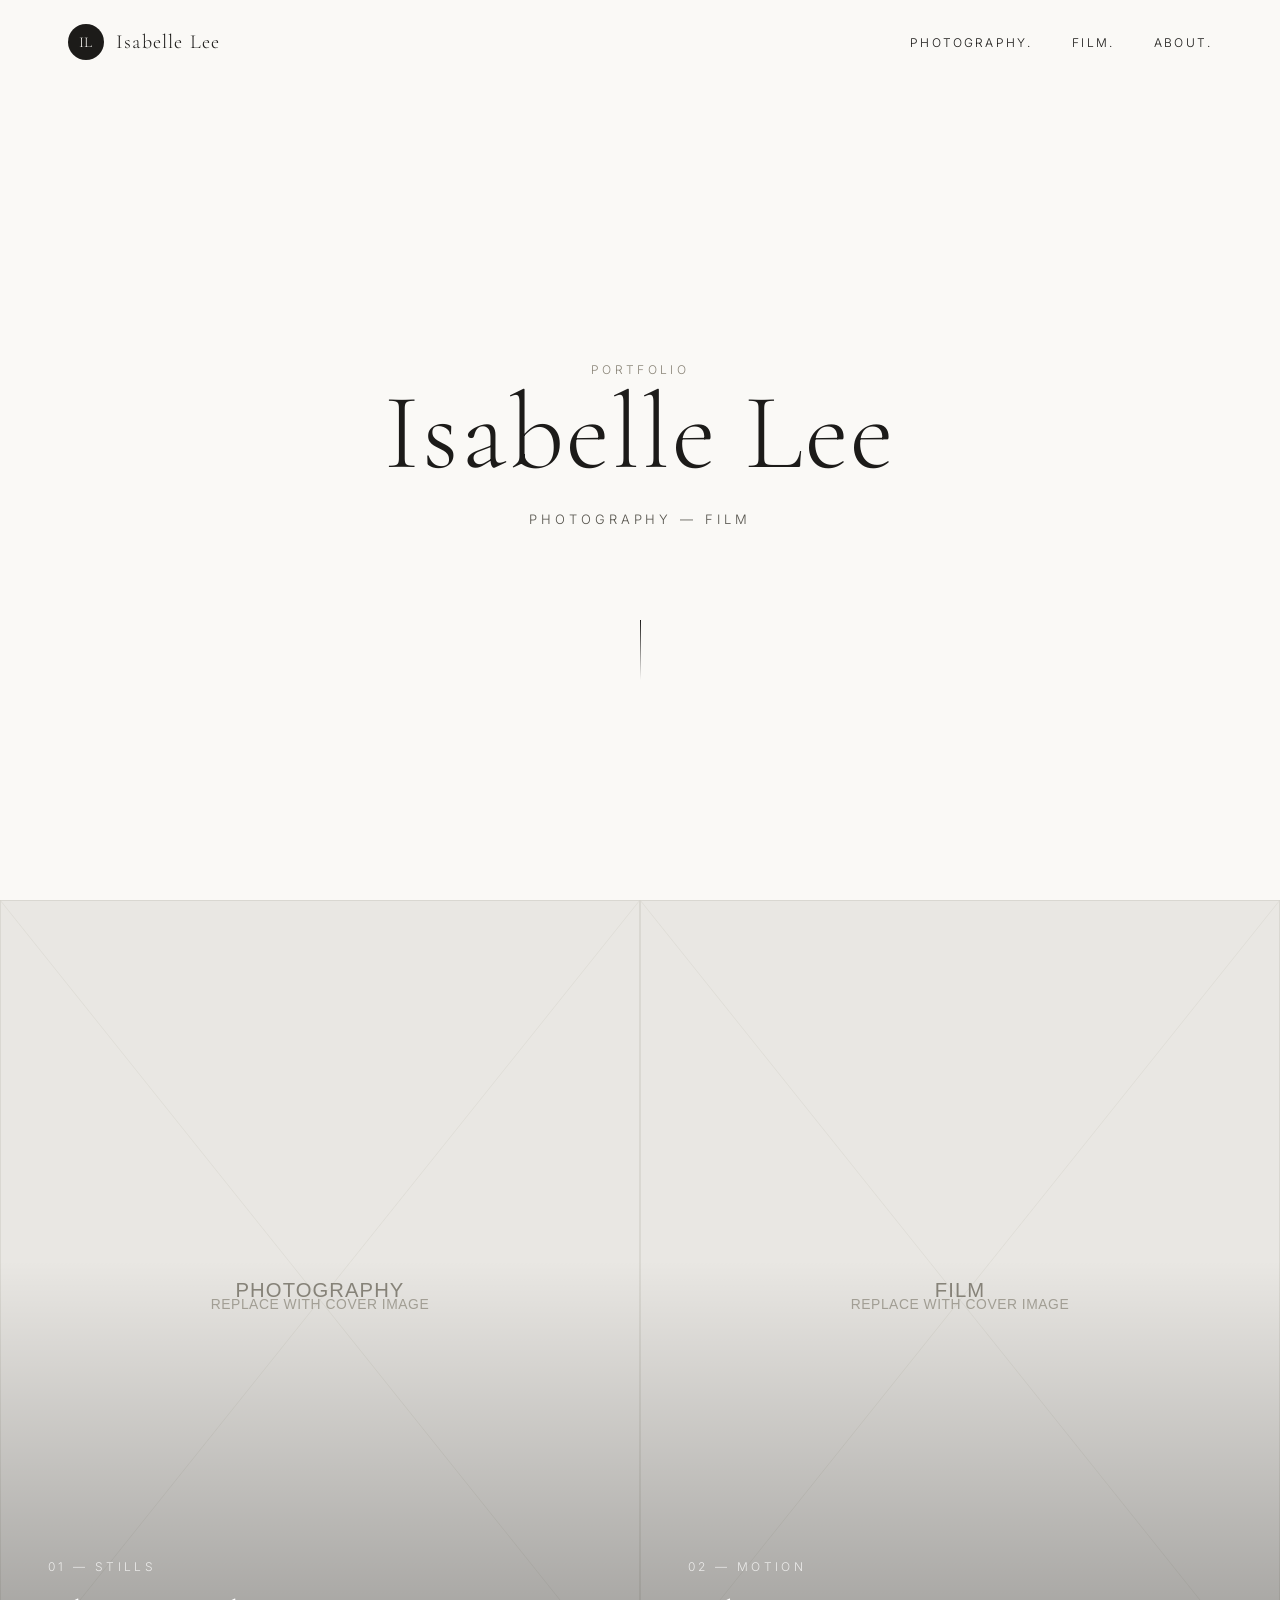
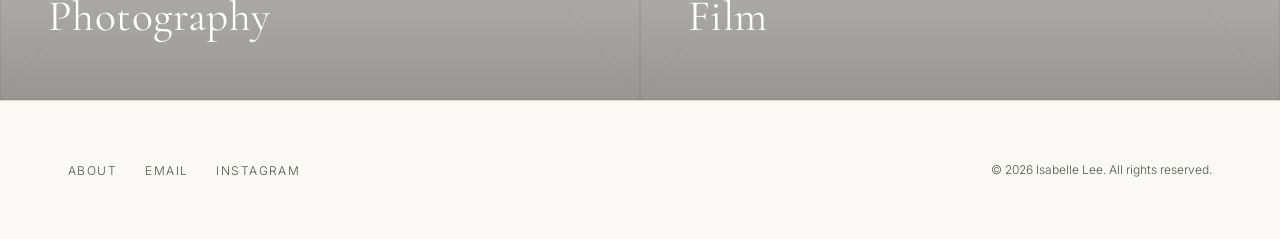
==== index.html @ 59cebc4c "Add real About bio text and align branding with Isabelle's actual site Replace the placeholder About" ====
<!DOCTYPE html>
<html lang="en">
<head>
  <meta charset="UTF-8">
  <meta name="viewport" content="width=device-width, initial-scale=1.0">
  <title>Isabelle Lee — Photography &amp; Film</title>
  <meta name="description" content="Portfolio of Isabelle Lee — photography and film.">
  <link rel="stylesheet" href="css/style.css">
</head>
<body>

  <header class="site-header">
    <div class="nav-inner">
      <a href="index.html" class="brand"><span class="brand-mark">IL</span> Isabelle Lee</a>
      <button class="nav-toggle" aria-label="Toggle menu">
        <span></span><span></span><span></span>
      </button>
      <ul class="nav-links">
        <li><a href="photography.html">photography.</a></li>
        <li><a href="film.html">film.</a></li>
        <li><a href="about.html">about.</a></li>
      </ul>
    </div>
  </header>

  <main>
    <section class="hero" style="padding-bottom: 0;">
      <p class="eyebrow">Portfolio</p>
      <h1 class="hero-name">Isabelle Lee</h1>
      <p class="hero-tagline">Photography — Film</p>
      <div class="hero-scroll"></div>
    </section>

    <section style="padding: 0;">
      <div class="category-split">
        <a href="photography.html" class="category-panel">
          <img src="images/home/photo-cover.svg" alt="Photography cover">
          <div class="category-panel-overlay">
            <div class="category-panel-label">
              <p class="eyebrow">01 — Stills</p>
              <h2>Photography</h2>
            </div>
          </div>
        </a>
        <a href="film.html" class="category-panel">
          <img src="images/home/film-cover.svg" alt="Film cover">
          <div class="category-panel-overlay">
            <div class="category-panel-label">
              <p class="eyebrow">02 — Motion</p>
              <h2>Film</h2>
            </div>
          </div>
        </a>
      </div>
    </section>
  </main>

  <footer class="site-footer">
    <div class="container footer-inner">
      <ul class="footer-links">
        <li><a href="about.html">About</a></li>
        <li><a href="mailto:hello@isabellelee.com">Email</a></li>
        <li><a href="#">Instagram</a></li>
      </ul>
      <p class="footer-copy">&copy; 2026 Isabelle Lee. All rights reserved.</p>
    </div>
  </footer>

  <script src="js/script.js"></script>
</body>
</html>
---- css/style.css ----
/* ============================================================
   Isabelle Lee — Portfolio
   Minimalist, professional styling
   ============================================================ */

@import url('https://fonts.googleapis.com/css2?family=Cormorant+Garamond:wght@300;400;500;600&family=Inter:wght@300;400;500&display=swap');

:root {
  --bg: #faf9f6;
  --bg-alt: #f2f0ea;
  --ink: #1c1b19;
  --ink-soft: #55534c;
  --line: #ddd9d0;
  --accent: #8a8578;
  --max-width: 1240px;
  --nav-height: 84px;
  --ease: cubic-bezier(0.4, 0, 0.2, 1);
}

* {
  margin: 0;
  padding: 0;
  box-sizing: border-box;
}

html {
  scroll-behavior: smooth;
}

body {
  background: var(--bg);
  color: var(--ink);
  font-family: 'Inter', -apple-system, BlinkMacSystemFont, sans-serif;
  font-weight: 300;
  line-height: 1.6;
  -webkit-font-smoothing: antialiased;
  overflow-x: hidden;
}

img {
  max-width: 100%;
  display: block;
}

a {
  color: inherit;
  text-decoration: none;
}

.container {
  max-width: var(--max-width);
  margin: 0 auto;
  padding: 0 48px;
}

h1, h2, h3, h4 {
  font-family: 'Cormorant Garamond', Georgia, serif;
  font-weight: 400;
  letter-spacing: 0.01em;
}

.eyebrow {
  font-family: 'Inter', sans-serif;
  font-size: 12px;
  letter-spacing: 0.28em;
  text-transform: uppercase;
  color: var(--accent);
}

/* ---------------- Navigation ---------------- */

.site-header {
  position: fixed;
  top: 0;
  left: 0;
  right: 0;
  height: var(--nav-height);
  display: flex;
  align-items: center;
  z-index: 100;
  transition: background-color 0.4s var(--ease), border-color 0.4s var(--ease);
  border-bottom: 1px solid transparent;
}

.site-header.is-solid {
  background: rgba(250, 249, 246, 0.92);
  backdrop-filter: blur(8px);
  border-bottom: 1px solid var(--line);
}

.nav-inner {
  width: 100%;
  max-width: var(--max-width);
  margin: 0 auto;
  padding: 0 48px;
  display: flex;
  align-items: center;
  justify-content: space-between;
}

.brand {
  display: flex;
  align-items: center;
  gap: 12px;
  font-family: 'Cormorant Garamond', serif;
  font-size: 20px;
  letter-spacing: 0.06em;
}

.brand-mark {
  width: 36px;
  height: 36px;
  border-radius: 50%;
  background: var(--ink);
  color: var(--bg);
  display: flex;
  align-items: center;
  justify-content: center;
  font-family: 'Cormorant Garamond', serif;
  font-size: 15px;
  letter-spacing: 0.02em;
  flex-shrink: 0;
}

.nav-links {
  display: flex;
  gap: 40px;
  list-style: none;
}

.nav-links a {
  font-size: 12px;
  letter-spacing: 0.18em;
  text-transform: uppercase;
  position: relative;
  padding-bottom: 4px;
}

.nav-links a::after {
  content: '';
  position: absolute;
  left: 0;
  bottom: 0;
  width: 0;
  height: 1px;
  background: var(--ink);
  transition: width 0.3s var(--ease);
}

.nav-links a:hover::after,
.nav-links a.active::after {
  width: 100%;
}

.nav-toggle {
  display: none;
  flex-direction: column;
  gap: 5px;
  background: none;
  border: none;
  cursor: pointer;
  padding: 8px;
}

.nav-toggle span {
  width: 22px;
  height: 1px;
  background: var(--ink);
  display: block;
}

/* ---------------- Hero ---------------- */

.hero {
  min-height: 100vh;
  display: flex;
  flex-direction: column;
  align-items: center;
  justify-content: center;
  text-align: center;
  padding: 140px 24px 80px;
}

.hero-name {
  font-size: clamp(48px, 9vw, 108px);
  line-height: 1;
  font-weight: 300;
  letter-spacing: 0.02em;
}

.hero-tagline {
  margin-top: 22px;
  font-size: 13px;
  letter-spacing: 0.3em;
  text-transform: uppercase;
  color: var(--ink-soft);
}

.hero-scroll {
  margin-top: 90px;
  width: 1px;
  height: 60px;
  background: linear-gradient(var(--ink), transparent);
  animation: scrollPulse 2.2s ease-in-out infinite;
}

@keyframes scrollPulse {
  0%, 100% { opacity: 0.2; }
  50% { opacity: 0.9; }
}

/* ---------------- Category split (home) ---------------- */

.category-split {
  display: grid;
  grid-template-columns: 1fr 1fr;
}

.category-panel {
  position: relative;
  aspect-ratio: 4 / 5;
  overflow: hidden;
  display: block;
}

.category-panel img {
  width: 100%;
  height: 100%;
  object-fit: cover;
  transition: transform 0.8s var(--ease), filter 0.8s var(--ease);
  filter: grayscale(20%);
}

.category-panel:hover img {
  transform: scale(1.04);
  filter: grayscale(0%);
}

.category-panel-overlay {
  position: absolute;
  inset: 0;
  display: flex;
  align-items: flex-end;
  padding: 48px;
  background: linear-gradient(to top, rgba(0,0,0,0.35), transparent 55%);
}

.category-panel-label {
  color: #fff;
}

.category-panel-label .eyebrow {
  color: rgba(255,255,255,0.75);
}

.category-panel-label h2 {
  font-size: clamp(28px, 3.4vw, 44px);
  margin-top: 6px;
}

/* ---------------- Section shell ---------------- */

.page-hero {
  padding: 160px 0 64px;
  border-bottom: 1px solid var(--line);
}

.page-hero h1 {
  font-size: clamp(40px, 6vw, 68px);
  margin-top: 10px;
}

.page-hero p {
  margin-top: 20px;
  max-width: 560px;
  color: var(--ink-soft);
  font-size: 16px;
}

section {
  padding: 96px 0;
}

/* ---------------- Photography grid ---------------- */

.grid {
  display: grid;
  grid-template-columns: repeat(3, 1fr);
  gap: 4px;
}

.grid-item {
  position: relative;
  overflow: hidden;
  aspect-ratio: 4 / 5;
  cursor: pointer;
  background: var(--bg-alt);
}

.grid-item img {
  width: 100%;
  height: 100%;
  object-fit: cover;
  transition: transform 0.6s var(--ease);
}

.grid-item:hover img {
  transform: scale(1.05);
}

.grid-item-caption {
  position: absolute;
  left: 0;
  right: 0;
  bottom: 0;
  padding: 18px;
  color: #fff;
  font-size: 12px;
  letter-spacing: 0.14em;
  text-transform: uppercase;
  background: linear-gradient(to top, rgba(0,0,0,0.5), transparent);
  opacity: 0;
  transition: opacity 0.3s var(--ease);
}

.grid-item:hover .grid-item-caption {
  opacity: 1;
}

/* fade-in on scroll */
.reveal {
  opacity: 0;
  transform: translateY(24px);
  transition: opacity 0.7s var(--ease), transform 0.7s var(--ease);
}

.reveal.is-visible {
  opacity: 1;
  transform: translateY(0);
}

/* ---------------- Lightbox ---------------- */

.lightbox {
  position: fixed;
  inset: 0;
  background: rgba(20, 19, 17, 0.96);
  display: flex;
  align-items: center;
  justify-content: center;
  padding: 40px;
  z-index: 1000;
  opacity: 0;
  pointer-events: none;
  transition: opacity 0.35s var(--ease);
}

.lightbox.is-open {
  opacity: 1;
  pointer-events: auto;
}

.lightbox img {
  max-width: 100%;
  max-height: 82vh;
  width: auto;
  margin: 0 auto;
}

.lightbox-caption {
  color: #eae7e0;
  text-align: center;
  margin-top: 18px;
  font-size: 12px;
  letter-spacing: 0.16em;
  text-transform: uppercase;
}

.lightbox-close {
  position: absolute;
  top: 32px;
  right: 40px;
  background: none;
  border: none;
  color: #eae7e0;
  font-size: 14px;
  letter-spacing: 0.2em;
  text-transform: uppercase;
  cursor: pointer;
}

.lightbox-nav {
  position: absolute;
  top: 50%;
  transform: translateY(-50%);
  background: none;
  border: none;
  color: #eae7e0;
  font-size: 28px;
  cursor: pointer;
  padding: 12px 18px;
}

.lightbox-prev { left: 12px; }
.lightbox-next { right: 12px; }

/* ---------------- Film list ---------------- */

.film-list {
  display: flex;
  flex-direction: column;
}

.film-entry {
  display: grid;
  grid-template-columns: 1fr 1fr;
  gap: 56px;
  align-items: center;
  padding: 56px 0;
  border-bottom: 1px solid var(--line);
}

.film-entry:first-child {
  padding-top: 0;
}

.film-entry:nth-child(even) .film-media {
  order: 2;
}

.film-media {
  overflow: hidden;
  aspect-ratio: 16 / 9;
  background: var(--bg-alt);
  position: relative;
}

.film-media img {
  width: 100%;
  height: 100%;
  object-fit: cover;
  transition: transform 0.7s var(--ease);
}

.film-entry:hover .film-media img {
  transform: scale(1.03);
}

.film-play {
  position: absolute;
  inset: 0;
  display: flex;
  align-items: center;
  justify-content: center;
}

.film-play span {
  width: 56px;
  height: 56px;
  border: 1px solid #fff;
  border-radius: 50%;
  display: flex;
  align-items: center;
  justify-content: center;
  color: #fff;
  font-size: 12px;
  letter-spacing: 0.1em;
}

.film-meta .eyebrow {
  margin-bottom: 14px;
  display: block;
}

.film-meta h3 {
  font-size: 30px;
  margin-bottom: 14px;
}

.film-meta p {
  color: var(--ink-soft);
  font-size: 15px;
  max-width: 440px;
}

.film-meta .film-tags {
  margin-top: 18px;
  display: flex;
  gap: 10px;
  flex-wrap: wrap;
}

.film-meta .film-tags span {
  font-size: 11px;
  letter-spacing: 0.08em;
  text-transform: uppercase;
  color: var(--ink-soft);
  border: 1px solid var(--line);
  padding: 5px 12px;
}

/* ---------------- About ---------------- */

.about-layout {
  display: grid;
  grid-template-columns: 0.85fr 1.15fr;
  gap: 80px;
  align-items: start;
}

.about-portrait {
  position: sticky;
  top: 140px;
  overflow: hidden;
}

.about-portrait img {
  filter: grayscale(15%);
}

.about-copy p {
  margin-bottom: 22px;
  color: var(--ink-soft);
  font-size: 17px;
  max-width: 580px;
}

.about-copy p:first-of-type {
  color: var(--ink);
  font-size: 19px;
  font-family: 'Cormorant Garamond', serif;
  font-weight: 400;
}

.about-info {
  margin-top: 48px;
  padding-top: 32px;
  border-top: 1px solid var(--line);
  display: grid;
  grid-template-columns: repeat(2, minmax(0, 220px));
  gap: 24px;
}

.about-info h4 {
  font-family: 'Inter', sans-serif;
  font-size: 11px;
  letter-spacing: 0.16em;
  text-transform: uppercase;
  color: var(--accent);
  margin-bottom: 8px;
  font-weight: 400;
}

.about-info p {
  font-size: 14px;
  color: var(--ink-soft);
  margin: 0;
}

.placeholder-note {
  display: inline-block;
  margin-top: 28px;
  font-size: 11px;
  letter-spacing: 0.08em;
  text-transform: uppercase;
  color: #b08a4e;
  background: #f7edda;
  border: 1px solid #ecd9b8;
  padding: 8px 14px;
}

/* ---------------- Footer ---------------- */

.site-footer {
  border-top: 1px solid var(--line);
  padding: 56px 0;
}

.footer-inner {
  display: flex;
  justify-content: space-between;
  align-items: center;
  flex-wrap: wrap;
  gap: 20px;
}

.footer-links {
  display: flex;
  gap: 28px;
  list-style: none;
}

.footer-links a {
  font-size: 12px;
  letter-spacing: 0.12em;
  text-transform: uppercase;
  color: var(--ink-soft);
}

.footer-links a:hover {
  color: var(--ink);
}

.footer-copy {
  font-size: 12px;
  color: var(--ink-soft);
}

/* ---------------- Responsive ---------------- */

@media (max-width: 900px) {
  .container { padding: 0 28px; }
  .nav-inner { padding: 0 28px; }

  .nav-links {
    position: fixed;
    top: var(--nav-height);
    left: 0;
    right: 0;
    background: var(--bg);
    flex-direction: column;
    gap: 0;
    border-bottom: 1px solid var(--line);
    max-height: 0;
    overflow: hidden;
    transition: max-height 0.35s var(--ease);
  }

  .nav-links.is-open {
    max-height: 320px;
  }

  .nav-links a {
    display: block;
    padding: 18px 28px;
    border-top: 1px solid var(--line);
  }

  .nav-toggle {
    display: flex;
  }

  .category-split {
    grid-template-columns: 1fr;
  }

  .grid {
    grid-template-columns: repeat(2, 1fr);
  }

  .film-entry {
    grid-template-columns: 1fr;
    gap: 28px;
  }

  .film-entry:nth-child(even) .film-media {
    order: 0;
  }

  .about-layout {
    grid-template-columns: 1fr;
  }

  .about-portrait {
    position: static;
    max-width: 320px;
  }
}

@media (max-width: 560px) {
  .grid {
    grid-template-columns: repeat(2, 1fr);
    gap: 3px;
  }
  .hero { padding-top: 120px; }
}
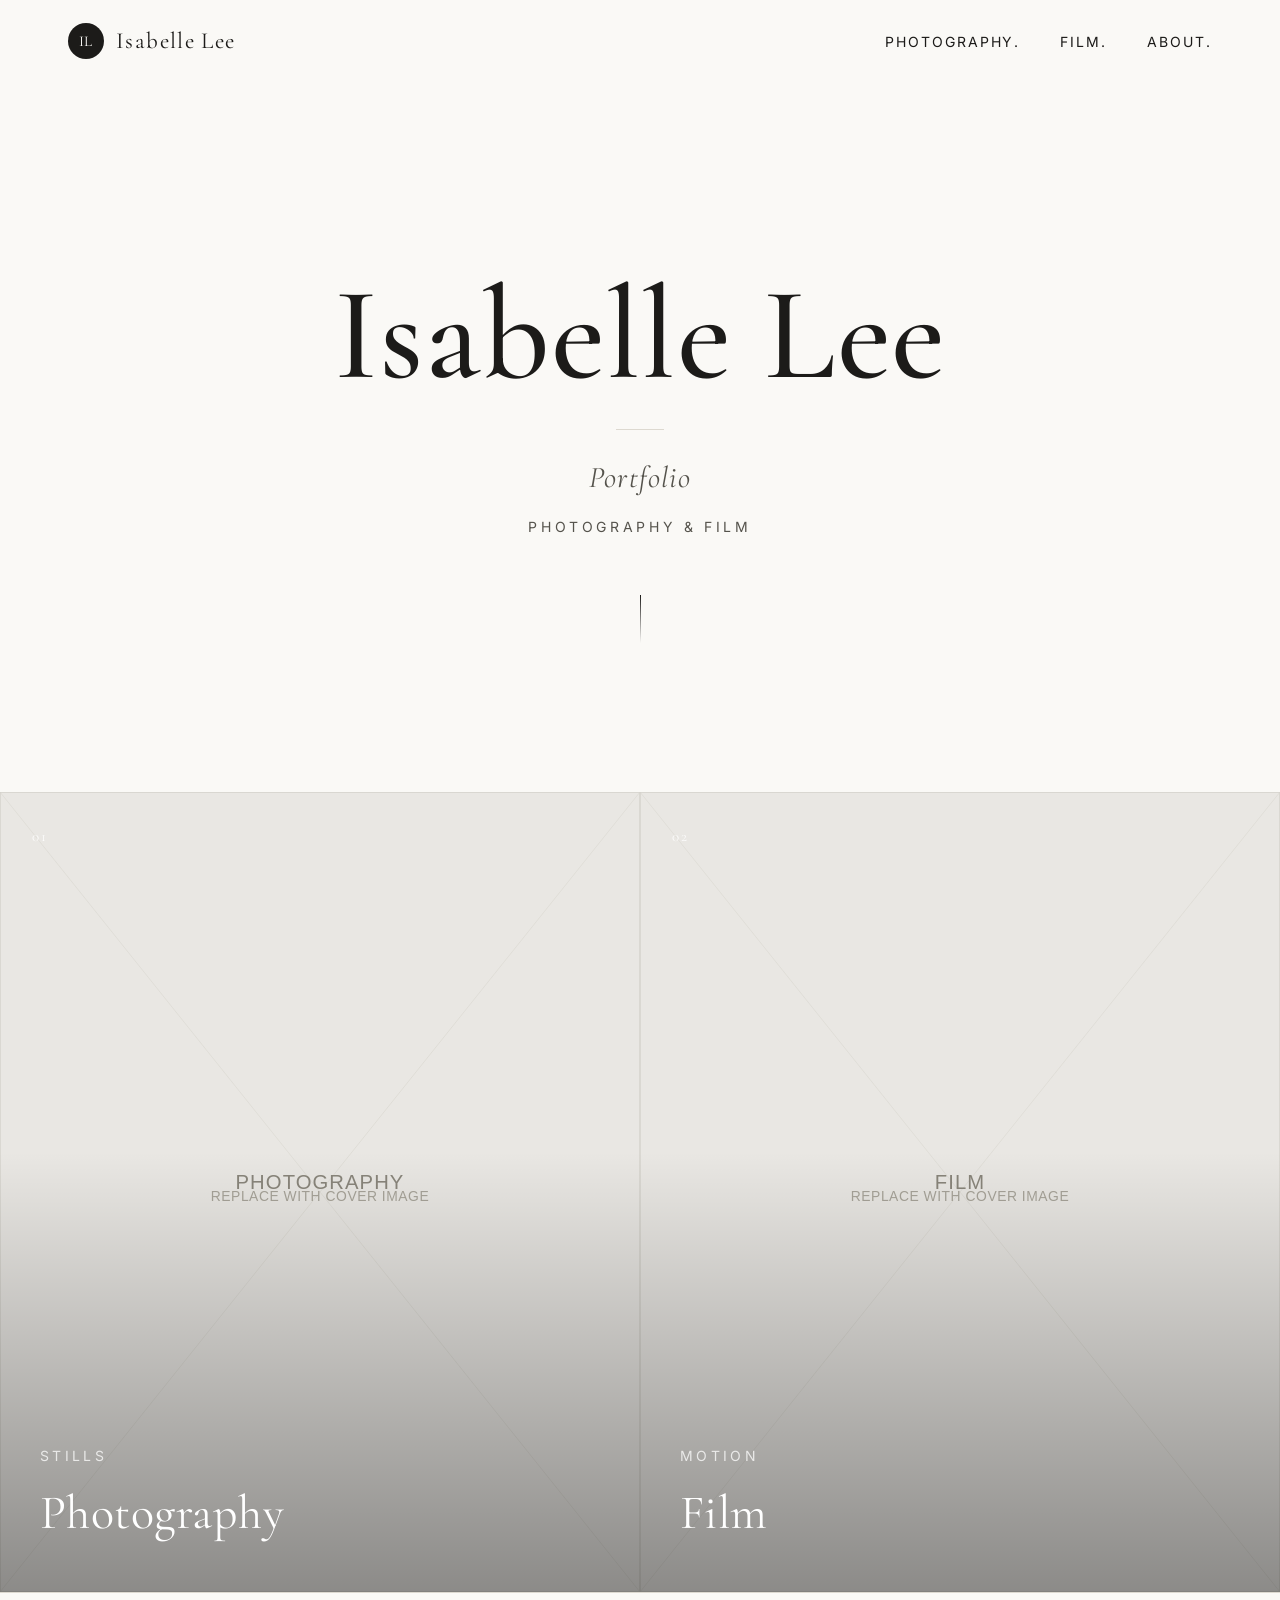
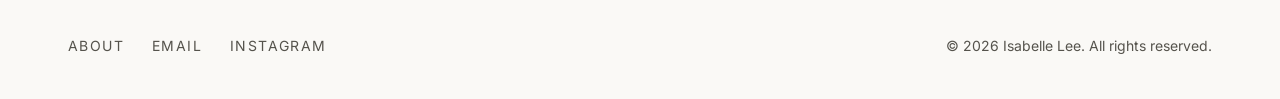
==== commit 8c5c61af: "Tighten spacing, enlarge small text, and redesign homepage hero Reduce excess whitespace across sect" ====
--- a/index.html
+++ b/index.html
@@ -25,9 +25,10 @@
 
   <main>
     <section class="hero" style="padding-bottom: 0;">
-      <p class="eyebrow">Portfolio</p>
       <h1 class="hero-name">Isabelle Lee</h1>
-      <p class="hero-tagline">Photography — Film</p>
+      <div class="hero-divider"></div>
+      <p class="hero-subtitle">Portfolio</p>
+      <p class="hero-tagline">Photography &amp; Film</p>
       <div class="hero-scroll"></div>
     </section>
 
@@ -35,18 +36,20 @@
       <div class="category-split">
         <a href="photography.html" class="category-panel">
           <img src="images/home/photo-cover.svg" alt="Photography cover">
+          <span class="category-panel-number">01</span>
           <div class="category-panel-overlay">
             <div class="category-panel-label">
-              <p class="eyebrow">01 — Stills</p>
+              <p class="eyebrow">Stills</p>
               <h2>Photography</h2>
             </div>
           </div>
         </a>
         <a href="film.html" class="category-panel">
           <img src="images/home/film-cover.svg" alt="Film cover">
+          <span class="category-panel-number">02</span>
           <div class="category-panel-overlay">
             <div class="category-panel-label">
-              <p class="eyebrow">02 — Motion</p>
+              <p class="eyebrow">Motion</p>
               <h2>Film</h2>
             </div>
           </div>
--- a/css/style.css
+++ b/css/style.css
@@ -31,7 +31,8 @@
   background: var(--bg);
   color: var(--ink);
   font-family: 'Inter', -apple-system, BlinkMacSystemFont, sans-serif;
-  font-weight: 300;
+  font-weight: 400;
+  font-size: 16px;
   line-height: 1.6;
   -webkit-font-smoothing: antialiased;
   overflow-x: hidden;
@@ -61,8 +62,8 @@
 
 .eyebrow {
   font-family: 'Inter', sans-serif;
-  font-size: 12px;
-  letter-spacing: 0.28em;
+  font-size: 14px;
+  letter-spacing: 0.24em;
   text-transform: uppercase;
   color: var(--accent);
 }
@@ -103,7 +104,7 @@
   align-items: center;
   gap: 12px;
   font-family: 'Cormorant Garamond', serif;
-  font-size: 20px;
+  font-size: 23px;
   letter-spacing: 0.06em;
 }
 
@@ -129,8 +130,8 @@
 }
 
 .nav-links a {
-  font-size: 12px;
-  letter-spacing: 0.18em;
+  font-size: 14px;
+  letter-spacing: 0.14em;
   text-transform: uppercase;
   position: relative;
   padding-bottom: 4px;
@@ -172,34 +173,50 @@
 /* ---------------- Hero ---------------- */
 
 .hero {
-  min-height: 100vh;
+  min-height: 88vh;
   display: flex;
   flex-direction: column;
   align-items: center;
   justify-content: center;
   text-align: center;
-  padding: 140px 24px 80px;
+  padding: 120px 24px 64px;
 }
 
 .hero-name {
-  font-size: clamp(48px, 9vw, 108px);
+  font-size: clamp(56px, 11vw, 132px);
   line-height: 1;
-  font-weight: 300;
-  letter-spacing: 0.02em;
+  font-weight: 500;
+  letter-spacing: 0.01em;
+}
+
+.hero-divider {
+  width: 48px;
+  height: 1px;
+  background: var(--line);
+  margin: 28px auto 24px;
+}
+
+.hero-subtitle {
+  font-family: 'Cormorant Garamond', serif;
+  font-size: clamp(22px, 3vw, 30px);
+  font-style: italic;
+  font-weight: 400;
+  letter-spacing: 0.04em;
+  color: var(--ink-soft);
 }
 
 .hero-tagline {
-  margin-top: 22px;
-  font-size: 13px;
-  letter-spacing: 0.3em;
+  margin-top: 14px;
+  font-size: 14px;
+  letter-spacing: 0.26em;
   text-transform: uppercase;
   color: var(--ink-soft);
 }
 
 .hero-scroll {
-  margin-top: 90px;
+  margin-top: 56px;
   width: 1px;
-  height: 60px;
+  height: 48px;
   background: linear-gradient(var(--ink), transparent);
   animation: scrollPulse 2.2s ease-in-out infinite;
 }
@@ -236,13 +253,23 @@
   filter: grayscale(0%);
 }
 
+.category-panel-number {
+  position: absolute;
+  top: 32px;
+  left: 32px;
+  color: rgba(255,255,255,0.85);
+  font-family: 'Cormorant Garamond', serif;
+  font-size: 15px;
+  letter-spacing: 0.1em;
+}
+
 .category-panel-overlay {
   position: absolute;
   inset: 0;
   display: flex;
   align-items: flex-end;
-  padding: 48px;
-  background: linear-gradient(to top, rgba(0,0,0,0.35), transparent 55%);
+  padding: 40px;
+  background: linear-gradient(to top, rgba(0,0,0,0.4), transparent 55%);
 }
 
 .category-panel-label {
@@ -254,31 +281,31 @@
 }
 
 .category-panel-label h2 {
-  font-size: clamp(28px, 3.4vw, 44px);
-  margin-top: 6px;
+  font-size: clamp(32px, 3.8vw, 48px);
+  margin-top: 8px;
 }
 
 /* ---------------- Section shell ---------------- */
 
 .page-hero {
-  padding: 160px 0 64px;
+  padding: 132px 0 48px;
   border-bottom: 1px solid var(--line);
 }
 
 .page-hero h1 {
-  font-size: clamp(40px, 6vw, 68px);
+  font-size: clamp(44px, 6.4vw, 72px);
   margin-top: 10px;
 }
 
 .page-hero p {
-  margin-top: 20px;
+  margin-top: 18px;
   max-width: 560px;
   color: var(--ink-soft);
-  font-size: 16px;
+  font-size: 17px;
 }
 
 section {
-  padding: 96px 0;
+  padding: 64px 0;
 }
 
 /* ---------------- Photography grid ---------------- */
@@ -315,10 +342,10 @@
   bottom: 0;
   padding: 18px;
   color: #fff;
-  font-size: 12px;
-  letter-spacing: 0.14em;
-  text-transform: uppercase;
-  background: linear-gradient(to top, rgba(0,0,0,0.5), transparent);
+  font-size: 14px;
+  letter-spacing: 0.1em;
+  text-transform: uppercase;
+  background: linear-gradient(to top, rgba(0,0,0,0.55), transparent);
   opacity: 0;
   transition: opacity 0.3s var(--ease);
 }
@@ -371,8 +398,8 @@
   color: #eae7e0;
   text-align: center;
   margin-top: 18px;
-  font-size: 12px;
-  letter-spacing: 0.16em;
+  font-size: 14px;
+  letter-spacing: 0.12em;
   text-transform: uppercase;
 }
 
@@ -383,8 +410,8 @@
   background: none;
   border: none;
   color: #eae7e0;
-  font-size: 14px;
-  letter-spacing: 0.2em;
+  font-size: 15px;
+  letter-spacing: 0.16em;
   text-transform: uppercase;
   cursor: pointer;
 }
@@ -414,9 +441,9 @@
 .film-entry {
   display: grid;
   grid-template-columns: 1fr 1fr;
-  gap: 56px;
-  align-items: center;
-  padding: 56px 0;
+  gap: 48px;
+  align-items: center;
+  padding: 40px 0;
   border-bottom: 1px solid var(--line);
 }
 
@@ -473,13 +500,13 @@
 }
 
 .film-meta h3 {
-  font-size: 30px;
+  font-size: 32px;
   margin-bottom: 14px;
 }
 
 .film-meta p {
   color: var(--ink-soft);
-  font-size: 15px;
+  font-size: 16px;
   max-width: 440px;
 }
 
@@ -491,8 +518,8 @@
 }
 
 .film-meta .film-tags span {
-  font-size: 11px;
-  letter-spacing: 0.08em;
+  font-size: 13px;
+  letter-spacing: 0.06em;
   text-transform: uppercase;
   color: var(--ink-soft);
   border: 1px solid var(--line);
@@ -504,13 +531,13 @@
 .about-layout {
   display: grid;
   grid-template-columns: 0.85fr 1.15fr;
-  gap: 80px;
+  gap: 64px;
   align-items: start;
 }
 
 .about-portrait {
   position: sticky;
-  top: 140px;
+  top: 120px;
   overflow: hidden;
 }
 
@@ -519,22 +546,22 @@
 }
 
 .about-copy p {
-  margin-bottom: 22px;
-  color: var(--ink-soft);
-  font-size: 17px;
+  margin-bottom: 20px;
+  color: var(--ink-soft);
+  font-size: 18px;
   max-width: 580px;
 }
 
 .about-copy p:first-of-type {
   color: var(--ink);
-  font-size: 19px;
+  font-size: 21px;
   font-family: 'Cormorant Garamond', serif;
   font-weight: 400;
 }
 
 .about-info {
-  margin-top: 48px;
-  padding-top: 32px;
+  margin-top: 36px;
+  padding-top: 28px;
   border-top: 1px solid var(--line);
   display: grid;
   grid-template-columns: repeat(2, minmax(0, 220px));
@@ -543,25 +570,25 @@
 
 .about-info h4 {
   font-family: 'Inter', sans-serif;
-  font-size: 11px;
-  letter-spacing: 0.16em;
+  font-size: 13px;
+  letter-spacing: 0.14em;
   text-transform: uppercase;
   color: var(--accent);
   margin-bottom: 8px;
-  font-weight: 400;
+  font-weight: 500;
 }
 
 .about-info p {
-  font-size: 14px;
+  font-size: 15px;
   color: var(--ink-soft);
   margin: 0;
 }
 
 .placeholder-note {
   display: inline-block;
-  margin-top: 28px;
-  font-size: 11px;
-  letter-spacing: 0.08em;
+  margin-top: 24px;
+  font-size: 13px;
+  letter-spacing: 0.06em;
   text-transform: uppercase;
   color: #b08a4e;
   background: #f7edda;
@@ -573,7 +600,7 @@
 
 .site-footer {
   border-top: 1px solid var(--line);
-  padding: 56px 0;
+  padding: 40px 0;
 }
 
 .footer-inner {
@@ -591,8 +618,8 @@
 }
 
 .footer-links a {
-  font-size: 12px;
-  letter-spacing: 0.12em;
+  font-size: 14px;
+  letter-spacing: 0.1em;
   text-transform: uppercase;
   color: var(--ink-soft);
 }
@@ -602,7 +629,7 @@
 }
 
 .footer-copy {
-  font-size: 12px;
+  font-size: 14px;
   color: var(--ink-soft);
 }
 
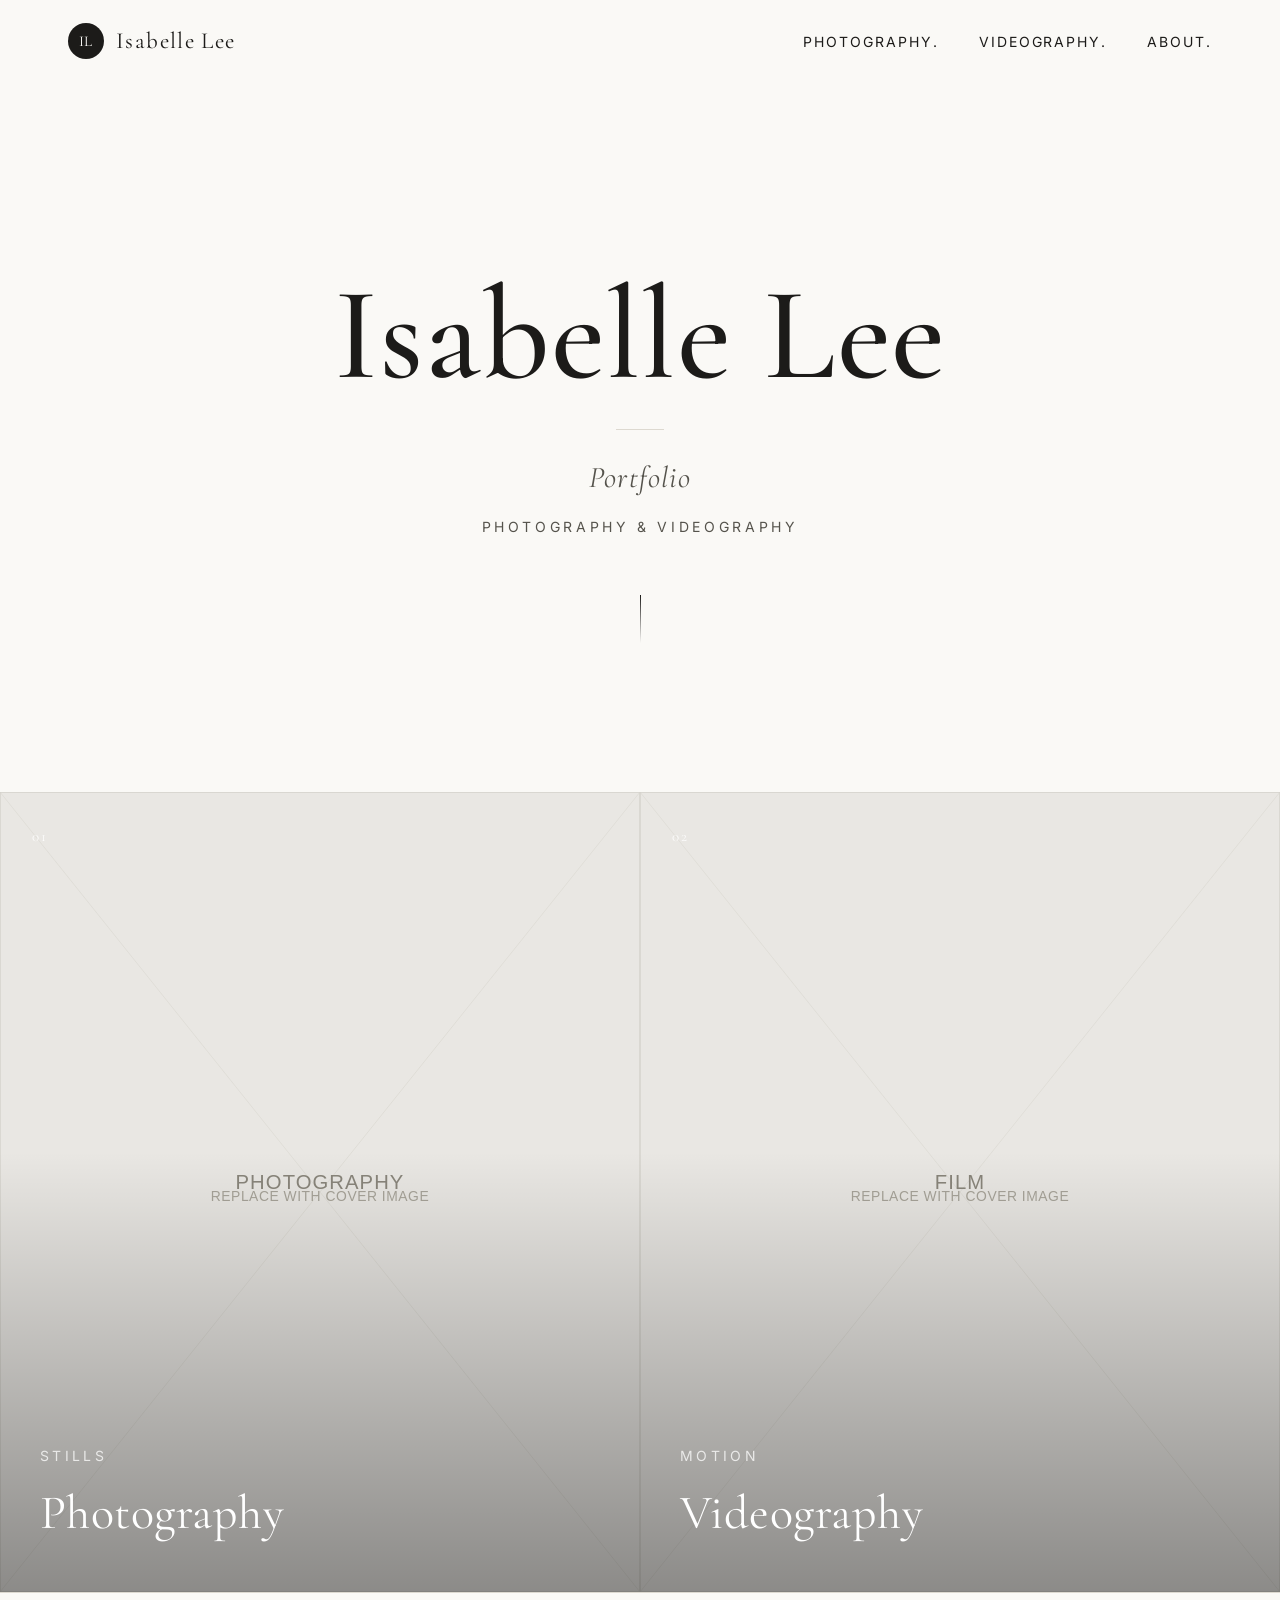
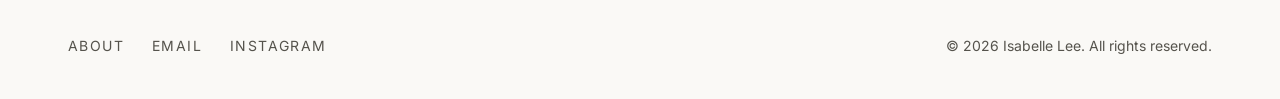
==== commit 36d837f1: "Rename Film section to Videography and drop intro descriptions Rename film.html to videography.html " ====
--- a/index.html
+++ b/index.html
@@ -3,8 +3,8 @@
 <head>
   <meta charset="UTF-8">
   <meta name="viewport" content="width=device-width, initial-scale=1.0">
-  <title>Isabelle Lee — Photography &amp; Film</title>
-  <meta name="description" content="Portfolio of Isabelle Lee — photography and film.">
+  <title>Isabelle Lee — Photography &amp; Videography</title>
+  <meta name="description" content="Portfolio of Isabelle Lee — photography and videography.">
   <link rel="stylesheet" href="css/style.css">
 </head>
 <body>
@@ -17,7 +17,7 @@
       </button>
       <ul class="nav-links">
         <li><a href="photography.html">photography.</a></li>
-        <li><a href="film.html">film.</a></li>
+        <li><a href="videography.html">videography.</a></li>
         <li><a href="about.html">about.</a></li>
       </ul>
     </div>
@@ -28,7 +28,7 @@
       <h1 class="hero-name">Isabelle Lee</h1>
       <div class="hero-divider"></div>
       <p class="hero-subtitle">Portfolio</p>
-      <p class="hero-tagline">Photography &amp; Film</p>
+      <p class="hero-tagline">Photography &amp; Videography</p>
       <div class="hero-scroll"></div>
     </section>
 
@@ -44,13 +44,13 @@
             </div>
           </div>
         </a>
-        <a href="film.html" class="category-panel">
-          <img src="images/home/film-cover.svg" alt="Film cover">
+        <a href="videography.html" class="category-panel">
+          <img src="images/home/film-cover.svg" alt="Videography cover">
           <span class="category-panel-number">02</span>
           <div class="category-panel-overlay">
             <div class="category-panel-label">
               <p class="eyebrow">Motion</p>
-              <h2>Film</h2>
+              <h2>Videography</h2>
             </div>
           </div>
         </a>
@@ -62,8 +62,8 @@
     <div class="container footer-inner">
       <ul class="footer-links">
         <li><a href="about.html">About</a></li>
-        <li><a href="mailto:hello@isabellelee.com">Email</a></li>
-        <li><a href="#">Instagram</a></li>
+        <li><a href="mailto:isabellehlee@outlook.com">Email</a></li>
+        <li><a href="https://www.instagram.com/worksbybee" target="_blank" rel="noopener">Instagram</a></li>
       </ul>
       <p class="footer-copy">&copy; 2026 Isabelle Lee. All rights reserved.</p>
     </div>
--- a/css/style.css
+++ b/css/style.css
@@ -308,6 +308,44 @@
   padding: 64px 0;
 }
 
+/* ---------------- Photography categories ---------------- */
+
+.category-section {
+  padding: 48px 0;
+  border-bottom: 1px solid var(--line);
+}
+
+.category-section:last-child {
+  border-bottom: none;
+  padding-bottom: 64px;
+}
+
+.category-heading {
+  display: flex;
+  align-items: baseline;
+  flex-wrap: wrap;
+  column-gap: 20px;
+  row-gap: 6px;
+  margin-bottom: 24px;
+}
+
+.category-heading .eyebrow {
+  flex-shrink: 0;
+}
+
+.category-heading h2 {
+  font-size: clamp(28px, 3.2vw, 38px);
+}
+
+.category-desc {
+  margin-left: auto;
+  color: var(--ink-soft);
+  font-style: italic;
+  font-size: 15px;
+  max-width: 340px;
+  text-align: right;
+}
+
 /* ---------------- Photography grid ---------------- */
 
 .grid {
@@ -443,7 +481,7 @@
   grid-template-columns: 1fr 1fr;
   gap: 48px;
   align-items: center;
-  padding: 40px 0;
+  padding: 48px 0 72px;
   border-bottom: 1px solid var(--line);
 }
 
@@ -473,41 +511,37 @@
   transform: scale(1.03);
 }
 
-.film-play {
-  position: absolute;
-  inset: 0;
-  display: flex;
-  align-items: center;
-  justify-content: center;
-}
-
-.film-play span {
-  width: 56px;
-  height: 56px;
-  border: 1px solid #fff;
-  border-radius: 50%;
-  display: flex;
-  align-items: center;
-  justify-content: center;
-  color: #fff;
-  font-size: 12px;
-  letter-spacing: 0.1em;
-}
-
 .film-meta .eyebrow {
-  margin-bottom: 14px;
+  margin-bottom: 10px;
   display: block;
 }
 
 .film-meta h3 {
   font-size: 32px;
-  margin-bottom: 14px;
+  margin-bottom: 8px;
+}
+
+.film-credit {
+  font-size: 14px;
+  letter-spacing: 0.02em;
+  color: var(--accent);
+  margin-bottom: 16px;
 }
 
 .film-meta p {
   color: var(--ink-soft);
   font-size: 16px;
   max-width: 440px;
+}
+
+.film-watch-link {
+  display: inline-block;
+  margin-top: 20px;
+  font-size: 13px;
+  letter-spacing: 0.1em;
+  text-transform: uppercase;
+  border-bottom: 1px solid var(--ink);
+  padding-bottom: 3px;
 }
 
 .film-meta .film-tags {
@@ -675,6 +709,12 @@
     grid-template-columns: repeat(2, 1fr);
   }
 
+  .category-desc {
+    margin-left: 0;
+    text-align: left;
+    max-width: none;
+  }
+
   .film-entry {
     grid-template-columns: 1fr;
     gap: 28px;
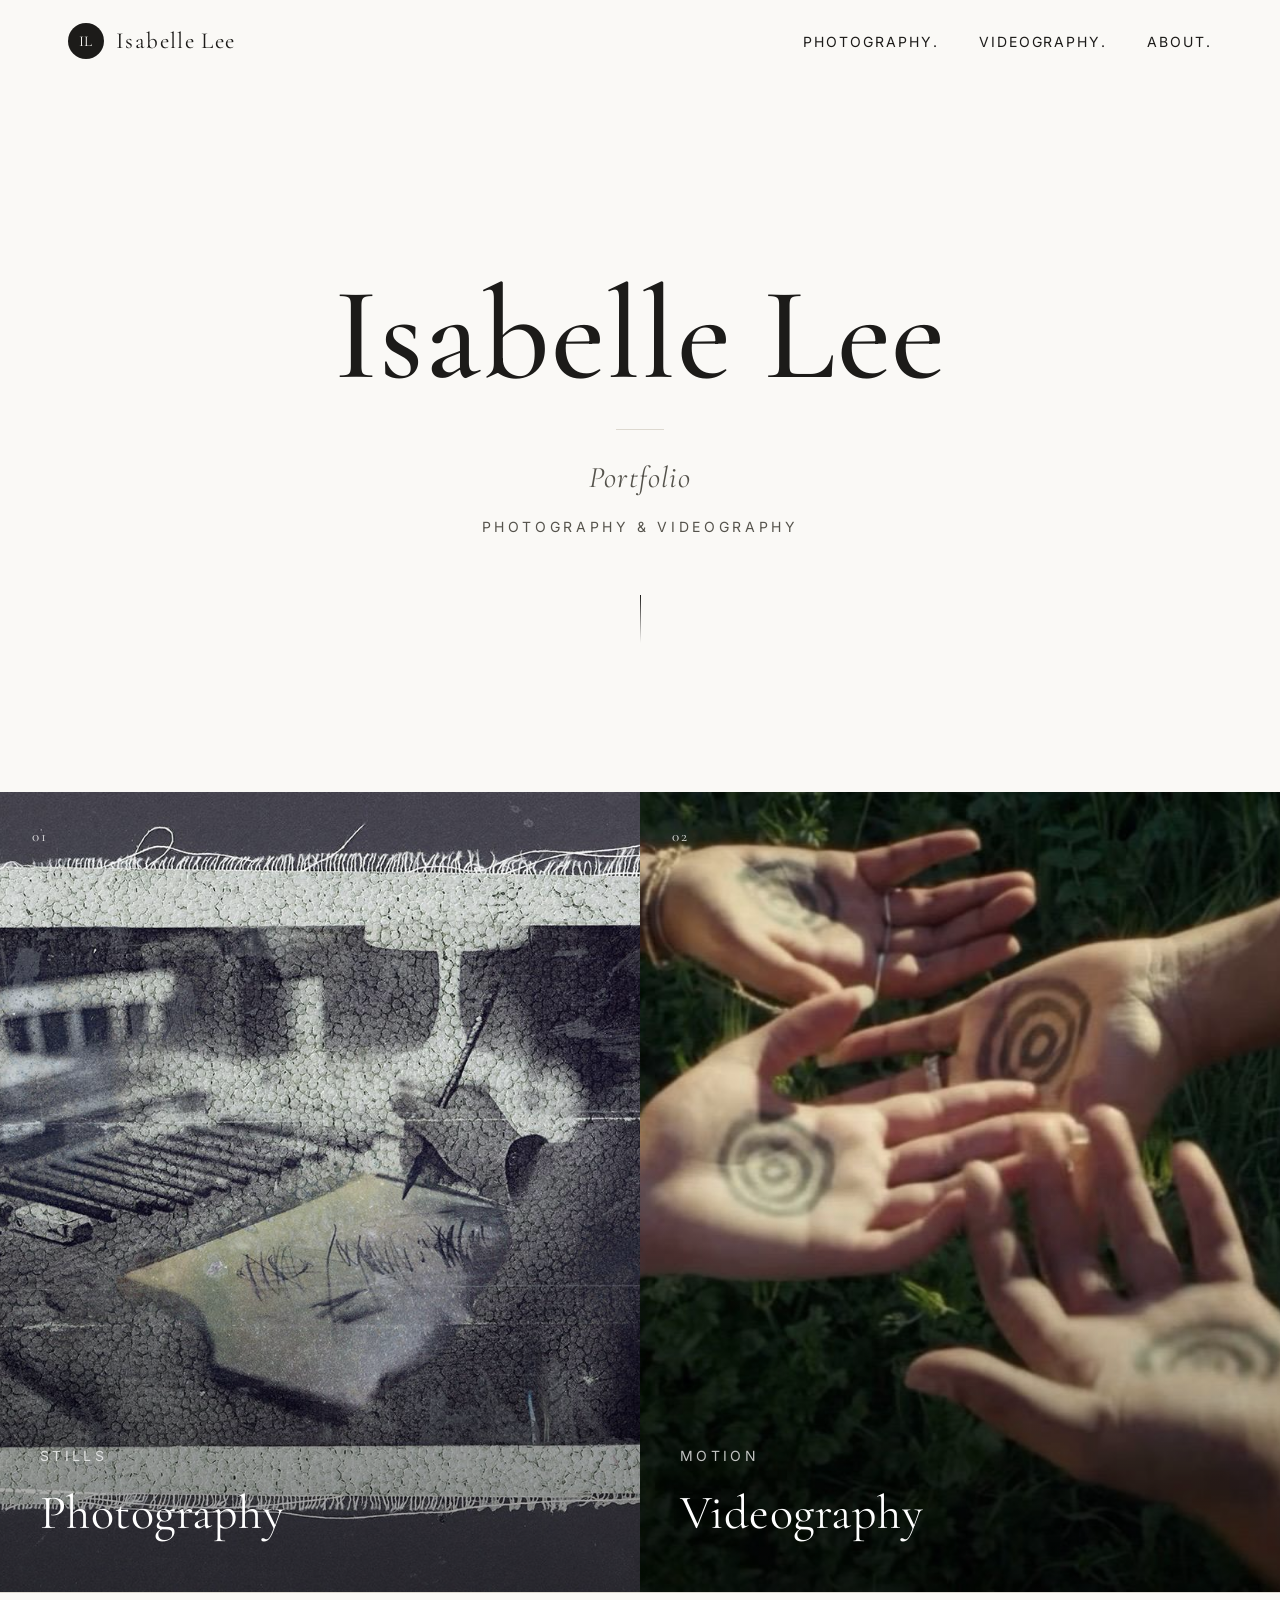
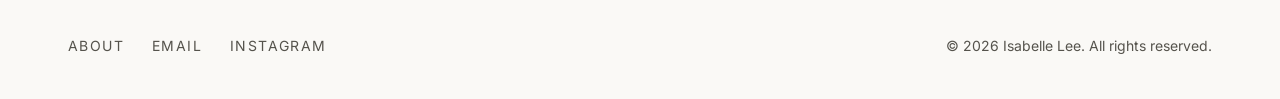
==== commit b836e294: "Add real homepage cover photos for Photography and Videography panels Replace the placeholder SVG co" ====
--- a/index.html
+++ b/index.html
@@ -35,7 +35,7 @@
     <section style="padding: 0;">
       <div class="category-split">
         <a href="photography.html" class="category-panel">
-          <img src="images/home/photo-cover.svg" alt="Photography cover">
+          <img src="images/home/photo-cover.jpeg" alt="Photography cover">
           <span class="category-panel-number">01</span>
           <div class="category-panel-overlay">
             <div class="category-panel-label">
@@ -45,7 +45,7 @@
           </div>
         </a>
         <a href="videography.html" class="category-panel">
-          <img src="images/home/film-cover.svg" alt="Videography cover">
+          <img src="images/home/film-cover.jpeg" alt="Videography cover">
           <span class="category-panel-number">02</span>
           <div class="category-panel-overlay">
             <div class="category-panel-label">
--- a/css/style.css
+++ b/css/style.css
@@ -321,29 +321,50 @@
 }
 
 .category-heading {
-  display: flex;
+  display: grid;
+  grid-template-columns: auto 1fr;
   align-items: baseline;
-  flex-wrap: wrap;
   column-gap: 20px;
-  row-gap: 6px;
+  row-gap: 12px;
   margin-bottom: 24px;
 }
 
 .category-heading .eyebrow {
-  flex-shrink: 0;
+  grid-column: 1;
+  grid-row: 1;
 }
 
 .category-heading h2 {
+  grid-column: 2;
+  grid-row: 1;
   font-size: clamp(28px, 3.2vw, 38px);
 }
 
 .category-desc {
-  margin-left: auto;
+  grid-column: 1 / -1;
+  grid-row: 2;
   color: var(--ink-soft);
   font-style: italic;
   font-size: 15px;
-  max-width: 340px;
-  text-align: right;
+  max-width: 640px;
+}
+
+.subcategory {
+  margin-top: 36px;
+}
+
+.subcategory + .subcategory {
+  border-top: 1px solid var(--line);
+  padding-top: 36px;
+}
+
+.subcategory-title {
+  font-size: clamp(20px, 2.2vw, 24px);
+  margin-bottom: 10px;
+}
+
+.subcategory .category-desc {
+  margin-bottom: 20px;
 }
 
 /* ---------------- Photography grid ---------------- */
@@ -584,13 +605,6 @@
   color: var(--ink-soft);
   font-size: 18px;
   max-width: 580px;
-}
-
-.about-copy p:first-of-type {
-  color: var(--ink);
-  font-size: 21px;
-  font-family: 'Cormorant Garamond', serif;
-  font-weight: 400;
 }
 
 .about-info {
@@ -709,12 +723,6 @@
     grid-template-columns: repeat(2, 1fr);
   }
 
-  .category-desc {
-    margin-left: 0;
-    text-align: left;
-    max-width: none;
-  }
-
   .film-entry {
     grid-template-columns: 1fr;
     gap: 28px;
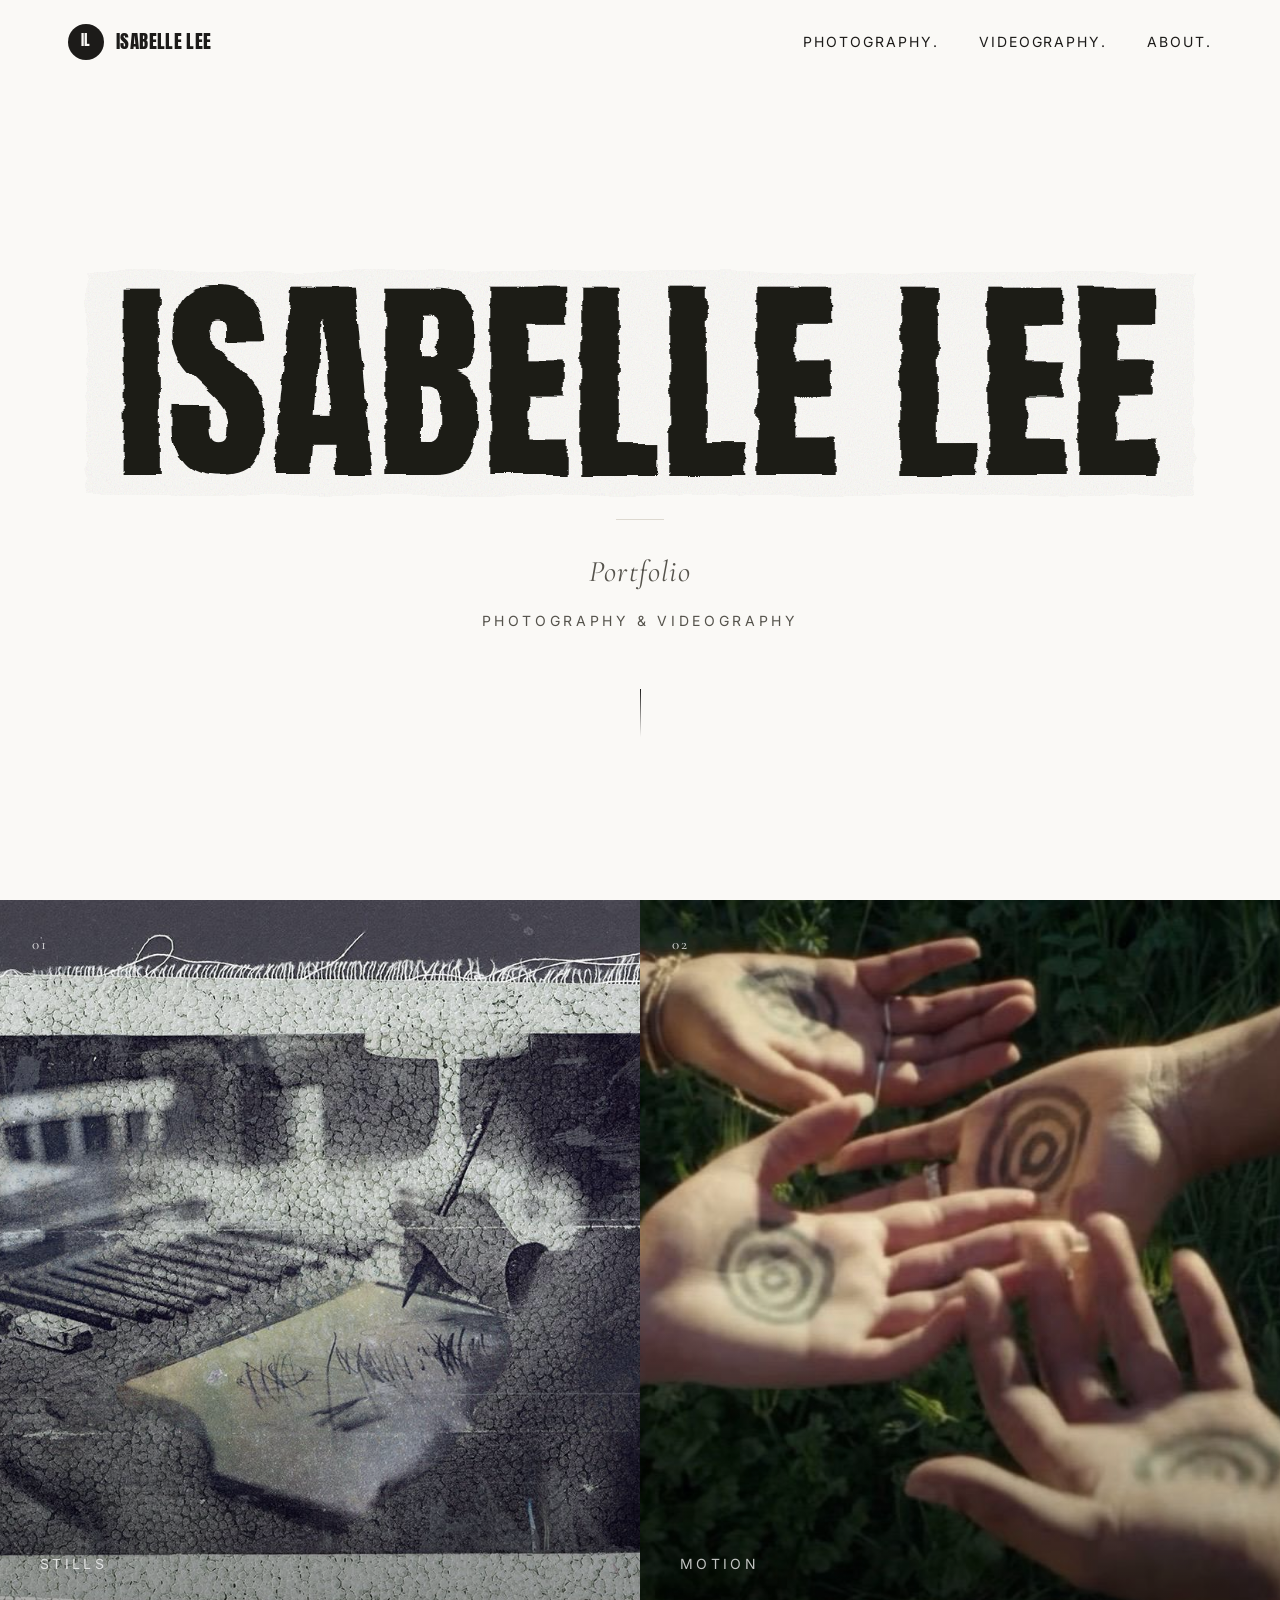
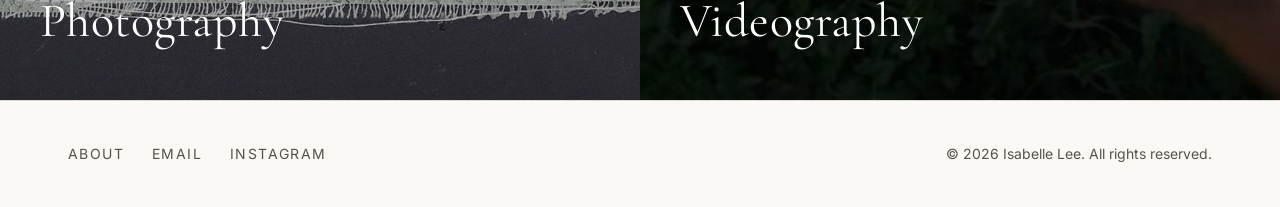
==== commit 1bb2ba35: "Give the hero name a hand-inked, printed texture Add an SVG feTurbulence/feDisplacementMap filter th" ====
--- a/index.html
+++ b/index.html
@@ -8,6 +8,15 @@
   <link rel="stylesheet" href="css/style.css">
 </head>
 <body>
+
+  <svg width="0" height="0" style="position: absolute;" aria-hidden="true">
+    <defs>
+      <filter id="inkRoughen" x="-20%" y="-20%" width="140%" height="140%">
+        <feTurbulence type="fractalNoise" baseFrequency="0.012 0.055" numOctaves="3" seed="7" result="noise" />
+        <feDisplacementMap in="SourceGraphic" in2="noise" scale="9" xChannelSelector="R" yChannelSelector="G" />
+      </filter>
+    </defs>
+  </svg>
 
   <header class="site-header">
     <div class="nav-inner">
--- a/css/style.css
+++ b/css/style.css
@@ -3,7 +3,7 @@
    Minimalist, professional styling
    ============================================================ */
 
-@import url('https://fonts.googleapis.com/css2?family=Cormorant+Garamond:wght@300;400;500;600&family=Inter:wght@300;400;500&display=swap');
+@import url('https://fonts.googleapis.com/css2?family=Anton&family=Cormorant+Garamond:wght@300;400;500;600&family=Inter:wght@300;400;500&display=swap');
 
 :root {
   --bg: #faf9f6;
@@ -103,9 +103,10 @@
   display: flex;
   align-items: center;
   gap: 12px;
-  font-family: 'Cormorant Garamond', serif;
-  font-size: 23px;
-  letter-spacing: 0.06em;
+  font-family: 'Anton', sans-serif;
+  font-size: 19px;
+  letter-spacing: 0.02em;
+  text-transform: uppercase;
 }
 
 .brand-mark {
@@ -117,8 +118,8 @@
   display: flex;
   align-items: center;
   justify-content: center;
-  font-family: 'Cormorant Garamond', serif;
-  font-size: 15px;
+  font-family: 'Anton', sans-serif;
+  font-size: 14px;
   letter-spacing: 0.02em;
   flex-shrink: 0;
 }
@@ -173,7 +174,8 @@
 /* ---------------- Hero ---------------- */
 
 .hero {
-  min-height: 88vh;
+  position: relative;
+  min-height: 100vh;
   display: flex;
   flex-direction: column;
   align-items: center;
@@ -183,17 +185,32 @@
 }
 
 .hero-name {
-  font-size: clamp(56px, 11vw, 132px);
-  line-height: 1;
-  font-weight: 500;
-  letter-spacing: 0.01em;
+  position: relative;
+  font-family: 'Anton', 'Cormorant Garamond', sans-serif;
+  font-size: clamp(84px, 17vw, 220px);
+  line-height: 0.92;
+  font-weight: 400;
+  letter-spacing: 0.005em;
+  text-transform: uppercase;
+  filter: url(#inkRoughen);
+}
+
+.hero-name::after {
+  content: '';
+  position: absolute;
+  inset: -6% -3%;
+  background-image: url("data:image/svg+xml;utf8,<svg xmlns='http://www.w3.org/2000/svg' width='120' height='120'><filter id='n'><feTurbulence type='fractalNoise' baseFrequency='0.9' numOctaves='2' stitchTiles='stitch'/></filter><rect width='100%25' height='100%25' filter='url(%23n)'/></svg>");
+  background-size: 140px 140px;
+  mix-blend-mode: multiply;
+  opacity: 0.16;
+  pointer-events: none;
 }
 
 .hero-divider {
   width: 48px;
   height: 1px;
   background: var(--line);
-  margin: 28px auto 24px;
+  margin: 36px auto 28px;
 }
 
 .hero-subtitle {
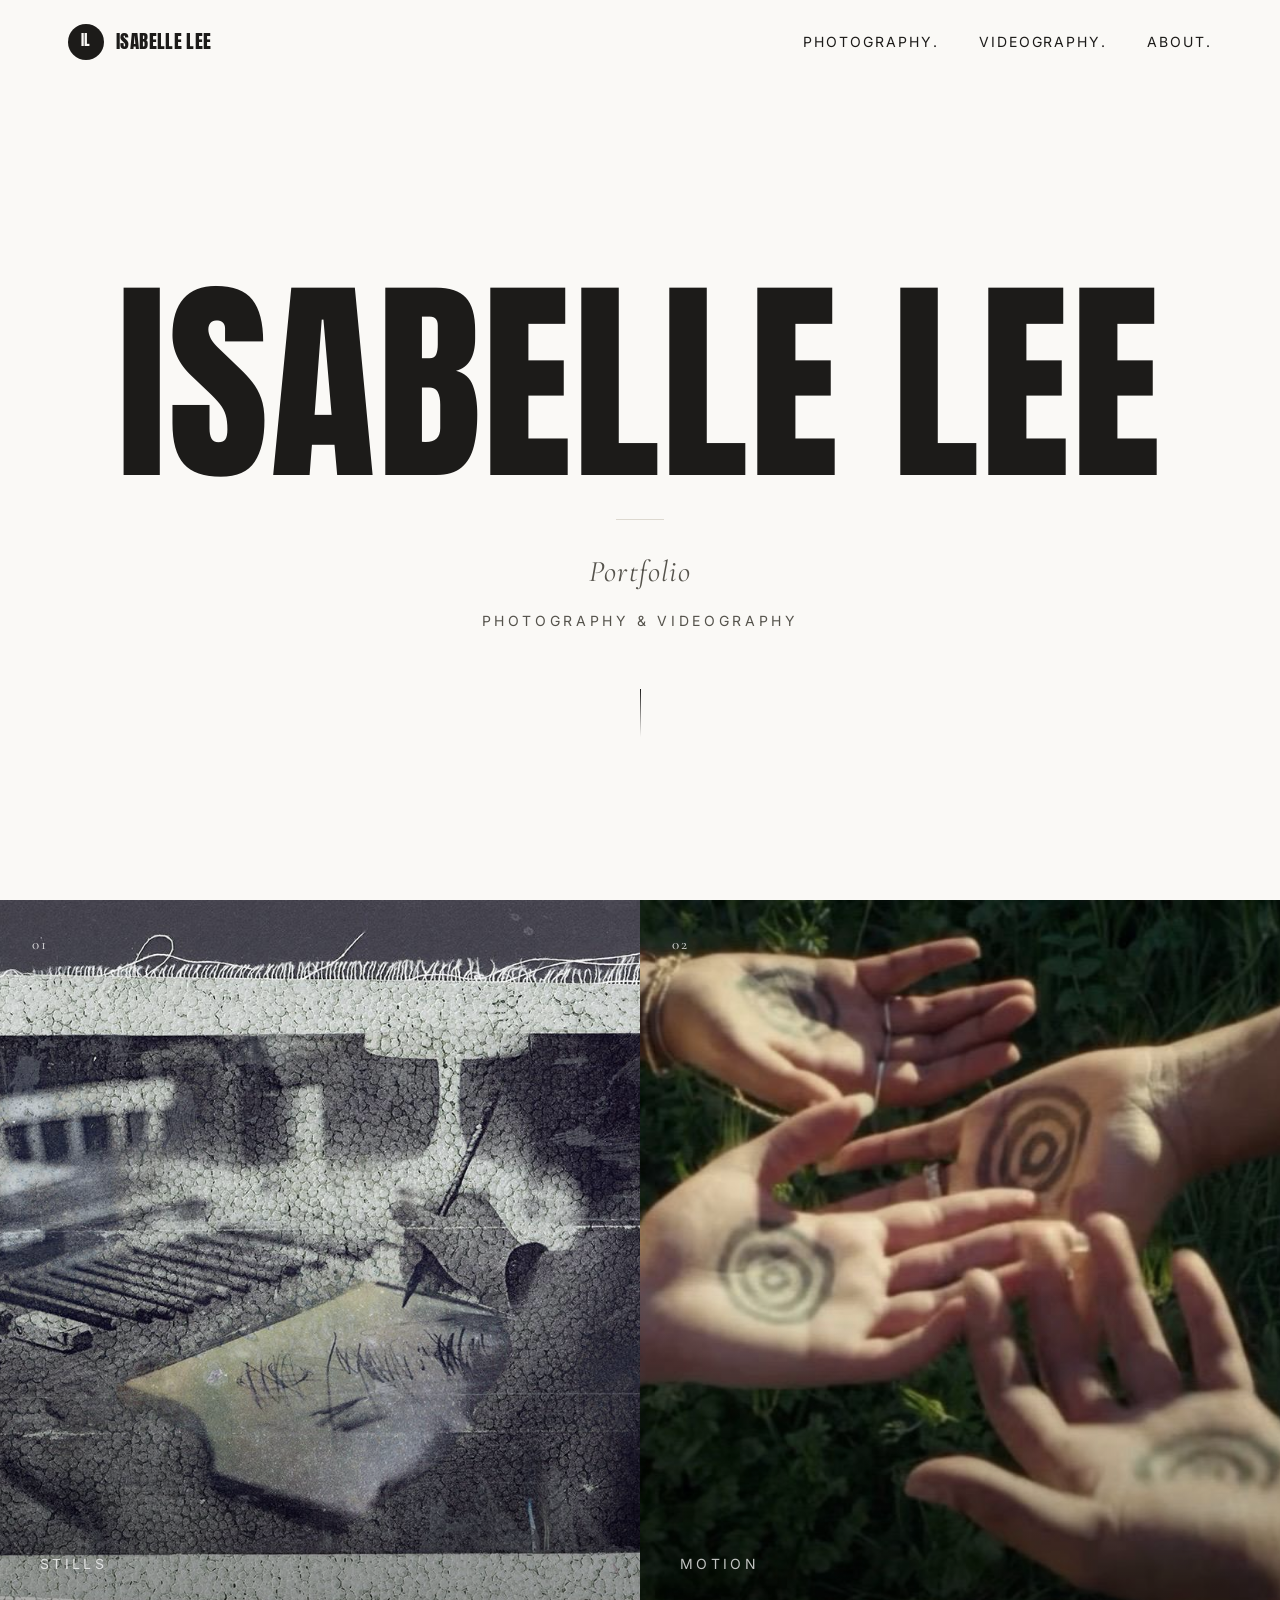
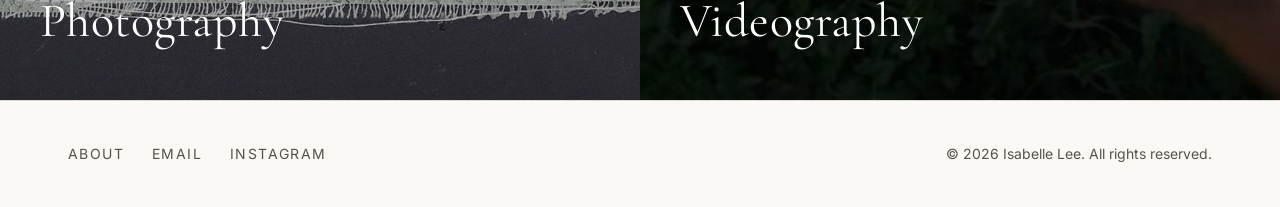
==== commit 16e5a678: "Revert hero name to plain Anton, remove ink-texture effect Drop the SVG feTurbulence/feDisplacementM" ====
--- a/index.html
+++ b/index.html
@@ -8,15 +8,6 @@
   <link rel="stylesheet" href="css/style.css">
 </head>
 <body>
-
-  <svg width="0" height="0" style="position: absolute;" aria-hidden="true">
-    <defs>
-      <filter id="inkRoughen" x="-20%" y="-20%" width="140%" height="140%">
-        <feTurbulence type="fractalNoise" baseFrequency="0.012 0.055" numOctaves="3" seed="7" result="noise" />
-        <feDisplacementMap in="SourceGraphic" in2="noise" scale="9" xChannelSelector="R" yChannelSelector="G" />
-      </filter>
-    </defs>
-  </svg>
 
   <header class="site-header">
     <div class="nav-inner">
--- a/css/style.css
+++ b/css/style.css
@@ -185,25 +185,12 @@
 }
 
 .hero-name {
-  position: relative;
   font-family: 'Anton', 'Cormorant Garamond', sans-serif;
   font-size: clamp(84px, 17vw, 220px);
   line-height: 0.92;
   font-weight: 400;
   letter-spacing: 0.005em;
   text-transform: uppercase;
-  filter: url(#inkRoughen);
-}
-
-.hero-name::after {
-  content: '';
-  position: absolute;
-  inset: -6% -3%;
-  background-image: url("data:image/svg+xml;utf8,<svg xmlns='http://www.w3.org/2000/svg' width='120' height='120'><filter id='n'><feTurbulence type='fractalNoise' baseFrequency='0.9' numOctaves='2' stitchTiles='stitch'/></filter><rect width='100%25' height='100%25' filter='url(%23n)'/></svg>");
-  background-size: 140px 140px;
-  mix-blend-mode: multiply;
-  opacity: 0.16;
-  pointer-events: none;
 }
 
 .hero-divider {
